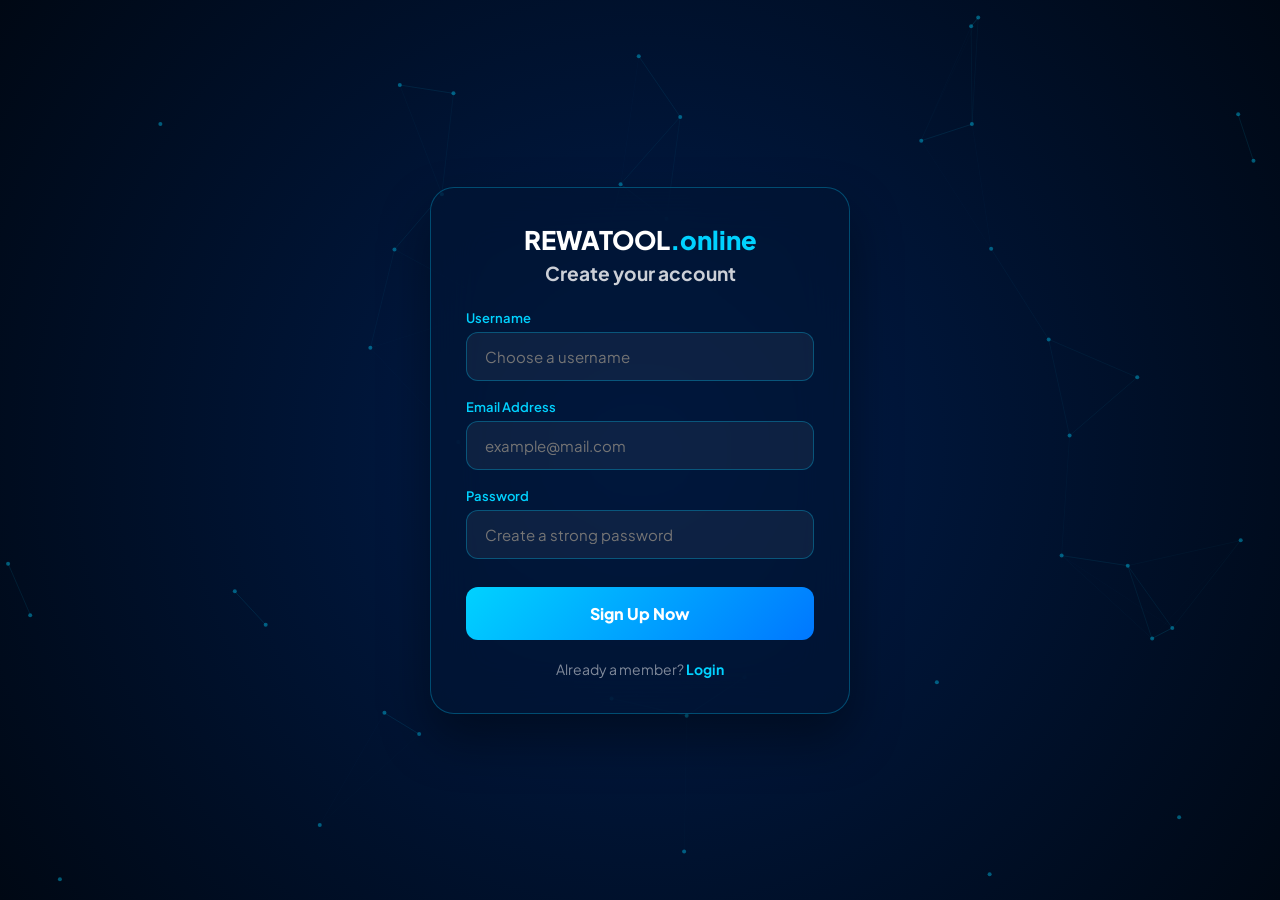
==== signup.html @ c7d73e40 "Create signup.html" ====
<!DOCTYPE html>
<html lang="hi">
<head>
    <meta charset="UTF-8">
    <meta name="viewport" content="width=device-width, initial-scale=1.0, maximum-scale=1.0, user-scalable=no">
    <title>Sign Up | Rewatool.online</title>
    <link href="https://fonts.googleapis.com/css2?family=Plus+Jakarta+Sans:wght@500;700;800&display=swap" rel="stylesheet">
    <style>
        :root {
            --deep-blue: #000814;
            --electric-blue: #00d2ff;
            --border: rgba(0, 210, 255, 0.3);
            --card-bg: rgba(0, 20, 50, 0.6);
        }

        * { margin: 0; padding: 0; box-sizing: border-box; font-family: 'Plus Jakarta Sans', sans-serif; }

        body {
            background-color: var(--deep-blue);
            color: white;
            min-height: 100vh;
            display: flex;
            align-items: center;
            justify-content: center;
            overflow: hidden;
            background: radial-gradient(circle at center, #001d4d 0%, #000814 100%);
        }

        /* Smooth Background Animation */
        #bg-canvas { position: fixed; inset: 0; z-index: -1; pointer-events: none; }

        /* --- SIGNUP CARD --- */
        .auth-card {
            width: 90%;
            max-width: 420px;
            padding: 35px;
            background: var(--card-bg);
            backdrop-filter: blur(25px);
            -webkit-backdrop-filter: blur(25px);
            border: 1px solid var(--border);
            border-radius: 24px;
            box-shadow: 0 25px 50px rgba(0,0,0,0.4);
            animation: fadeIn 0.8s ease-out;
        }

        @keyframes fadeIn {
            from { opacity: 0; transform: translateY(20px); }
            to { opacity: 1; transform: translateY(0); }
        }

        .logo { font-weight: 800; font-size: 1.6rem; text-align: center; margin-bottom: 5px; }
        .logo span { color: var(--electric-blue); }

        h2 { text-align: center; font-size: 1.2rem; margin-bottom: 25px; color: rgba(255,255,255,0.8); }

        /* --- FORM STYLING --- */
        .form-group { margin-bottom: 18px; }
        
        label { display: block; font-size: 13px; color: var(--electric-blue); margin-bottom: 6px; font-weight: 600; }

        input {
            width: 100%;
            padding: 14px 18px;
            background: rgba(255,255,255,0.05);
            border: 1px solid var(--border);
            border-radius: 12px;
            color: white;
            font-size: 15px;
            transition: 0.3s;
        }

        input:focus {
            outline: none;
            border-color: #fff;
            background: rgba(0, 210, 255, 0.1);
        }

        .btn-join {
            width: 100%;
            padding: 16px;
            background: linear-gradient(135deg, var(--electric-blue), #0077ff);
            color: white;
            border: none;
            border-radius: 12px;
            font-size: 16px;
            font-weight: 800;
            cursor: pointer;
            margin-top: 10px;
            transition: 0.3s;
        }

        .btn-join:hover { transform: scale(1.02); filter: brightness(1.1); }
        .btn-join:active { transform: scale(0.98); }

        .switch { text-align: center; margin-top: 20px; font-size: 14px; color: rgba(255,255,255,0.5); }
        .switch a { color: var(--electric-blue); text-decoration: none; font-weight: 700; }

    </style>
</head>
<body>

    <canvas id="bg-canvas"></canvas>

    <div class="auth-card">
        <div class="logo">REWATOOL<span>.online</span></div>
        <h2>Create your account</h2>

        <form id="signupForm">
            <div class="form-group">
                <label>Username</label>
                <input type="text" placeholder="Choose a username" required>
            </div>
            <div class="form-group">
                <label>Email Address</label>
                <input type="email" placeholder="example@mail.com" required>
            </div>
            <div class="form-group">
                <label>Password</label>
                <input type="password" placeholder="Create a strong password" required>
            </div>
            <button type="submit" class="btn-join">Sign Up Now</button>
        </form>

        <p class="switch">Already a member? <a href="login.html">Login</a></p>
    </div>

    <script>
        // Smooth Neural Animation (Optimized for Speed)
        const canvas = document.getElementById('bg-canvas');
        const ctx = canvas.getContext('2d');
        let dots = [];

        function init() {
            canvas.width = window.innerWidth;
            canvas.height = window.innerHeight;
            dots = [];
            for (let i = 0; i < 50; i++) {
                dots.push({
                    x: Math.random() * canvas.width,
                    y: Math.random() * canvas.height,
                    vx: (Math.random() - 0.5) * 0.5,
                    vy: (Math.random() - 0.5) * 0.5
                });
            }
        }

        function animate() {
            ctx.clearRect(0, 0, canvas.width, canvas.height);
            dots.forEach((d, i) => {
                d.x += d.vx; d.y += d.vy;
                if (d.x < 0 || d.x > canvas.width) d.vx *= -1;
                if (d.y < 0 || d.y > canvas.height) d.vy *= -1;

                ctx.fillStyle = 'rgba(0, 210, 255, 0.4)';
                ctx.beginPath(); ctx.arc(d.x, d.y, 2, 0, Math.PI * 2); ctx.fill();

                for (let j = i + 1; j < dots.length; j++) {
                    let dist = Math.sqrt((d.x - dots[j].x)**2 + (d.y - dots[j].y)**2);
                    if (dist < 150) {
                        ctx.strokeStyle = `rgba(0, 210, 255, ${0.15 - dist/1000})`;
                        ctx.beginPath(); ctx.moveTo(d.x, d.y); ctx.lineTo(dots[j].x, dots[j].y); ctx.stroke();
                    }
                }
            });
            requestAnimationFrame(animate);
        }

        window.addEventListener('resize', init);
        init();
        animate();
    </script>
</body>
</html>
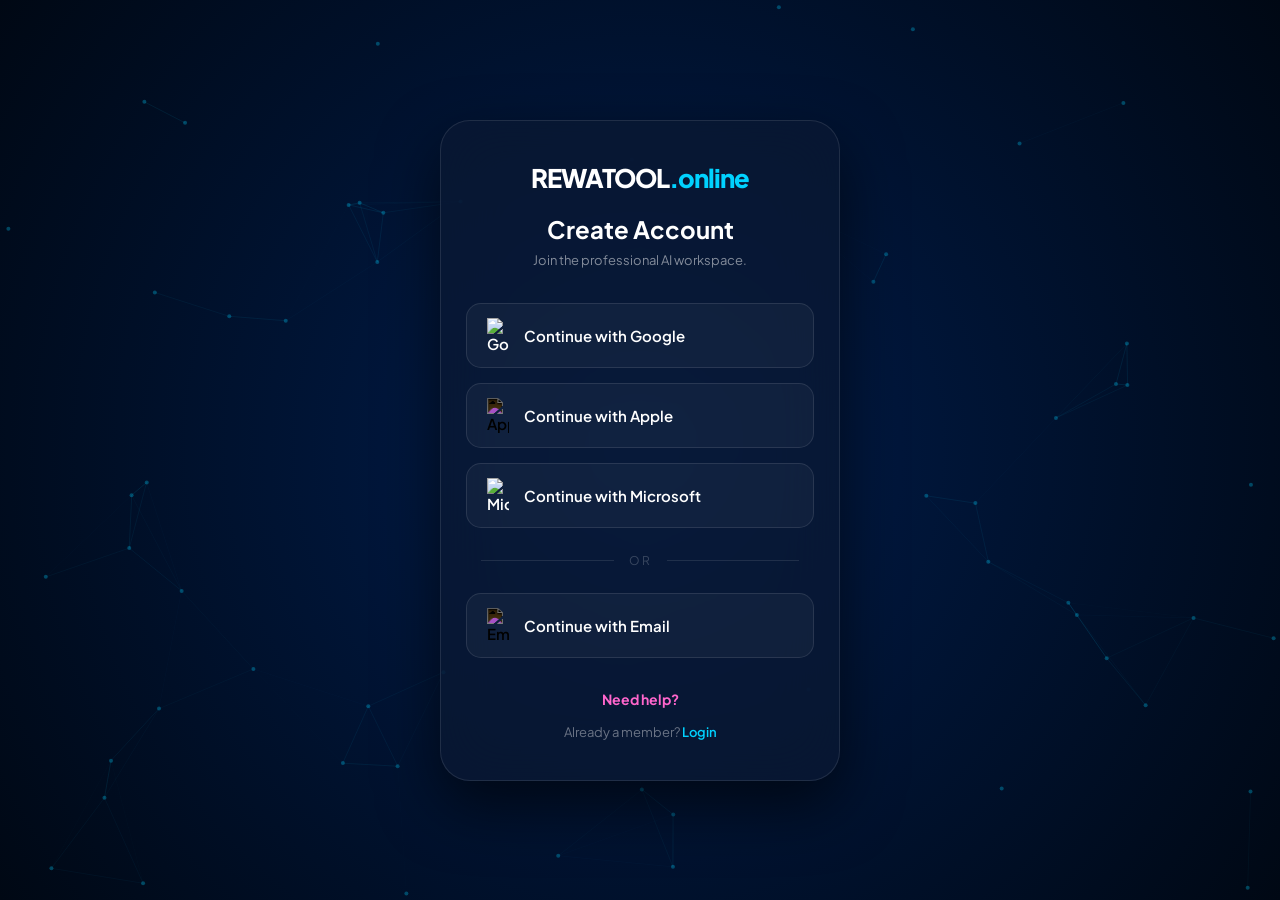
==== commit d6400a8d: "Update signup.html" ====
--- a/signup.html
+++ b/signup.html
@@ -9,91 +9,92 @@
         :root {
             --deep-blue: #000814;
             --electric-blue: #00d2ff;
-            --border: rgba(0, 210, 255, 0.3);
-            --card-bg: rgba(0, 20, 50, 0.6);
+            --card-bg: rgba(10, 25, 50, 0.7);
+            --border: rgba(255, 255, 255, 0.1);
         }
 
         * { margin: 0; padding: 0; box-sizing: border-box; font-family: 'Plus Jakarta Sans', sans-serif; }
 
         body {
             background-color: var(--deep-blue);
-            color: white;
             min-height: 100vh;
-            display: flex;
-            align-items: center;
-            justify-content: center;
+            display: flex; align-items: center; justify-content: center;
+            background: radial-gradient(circle at center, #001d4d 0%, #000814 100%);
             overflow: hidden;
-            background: radial-gradient(circle at center, #001d4d 0%, #000814 100%);
         }
 
-        /* Smooth Background Animation */
+        /* Neural Taar Animation Canvas */
         #bg-canvas { position: fixed; inset: 0; z-index: -1; pointer-events: none; }
 
-        /* --- SIGNUP CARD --- */
+        /* --- AUTH CARD --- */
         .auth-card {
-            width: 90%;
-            max-width: 420px;
-            padding: 35px;
+            width: 90%; max-width: 400px;
+            padding: 40px 25px;
             background: var(--card-bg);
-            backdrop-filter: blur(25px);
-            -webkit-backdrop-filter: blur(25px);
+            backdrop-filter: blur(30px);
+            -webkit-backdrop-filter: blur(30px);
+            border-radius: 30px;
             border: 1px solid var(--border);
-            border-radius: 24px;
-            box-shadow: 0 25px 50px rgba(0,0,0,0.4);
-            animation: fadeIn 0.8s ease-out;
+            text-align: center;
+            box-shadow: 0 25px 60px rgba(0,0,0,0.6);
+            animation: cardPop 0.6s cubic-bezier(0.17, 0.67, 0.83, 0.67);
         }
 
-        @keyframes fadeIn {
-            from { opacity: 0; transform: translateY(20px); }
-            to { opacity: 1; transform: translateY(0); }
+        @keyframes cardPop {
+            from { opacity: 0; transform: scale(0.9); }
+            to { opacity: 1; transform: scale(1); }
         }
 
-        .logo { font-weight: 800; font-size: 1.6rem; text-align: center; margin-bottom: 5px; }
+        .logo { font-weight: 800; font-size: 1.6rem; margin-bottom: 20px; color: white; letter-spacing: -1px; }
         .logo span { color: var(--electric-blue); }
 
-        h2 { text-align: center; font-size: 1.2rem; margin-bottom: 25px; color: rgba(255,255,255,0.8); }
+        h2 { font-size: 1.5rem; color: #fff; margin-bottom: 8px; font-weight: 700; }
+        p.subtitle { color: rgba(255,255,255,0.5); font-size: 13px; margin-bottom: 35px; }
 
-        /* --- FORM STYLING --- */
-        .form-group { margin-bottom: 18px; }
-        
-        label { display: block; font-size: 13px; color: var(--electric-blue); margin-bottom: 6px; font-weight: 600; }
-
-        input {
+        /* --- BUTTONS STYLE --- */
+        .social-btn {
             width: 100%;
-            padding: 14px 18px;
-            background: rgba(255,255,255,0.05);
+            padding: 14px 20px;
+            margin-bottom: 15px;
+            border-radius: 15px;
             border: 1px solid var(--border);
-            border-radius: 12px;
-            color: white;
+            background: rgba(255, 255, 255, 0.04);
+            color: #fff;
             font-size: 15px;
-            transition: 0.3s;
+            font-weight: 600;
+            display: flex; align-items: center; justify-content: flex-start;
+            cursor: pointer; transition: 0.3s cubic-bezier(0.4, 0, 0.2, 1);
         }
 
-        input:focus {
-            outline: none;
-            border-color: #fff;
-            background: rgba(0, 210, 255, 0.1);
+        .social-btn:hover { 
+            background: rgba(255, 255, 255, 0.1); 
+            border-color: var(--electric-blue);
+            transform: translateY(-2px);
+            box-shadow: 0 5px 15px rgba(0, 210, 255, 0.2);
         }
 
-        .btn-join {
-            width: 100%;
-            padding: 16px;
-            background: linear-gradient(135deg, var(--electric-blue), #0077ff);
-            color: white;
-            border: none;
-            border-radius: 12px;
-            font-size: 16px;
-            font-weight: 800;
-            cursor: pointer;
-            margin-top: 10px;
-            transition: 0.3s;
+        .social-btn img { width: 22px; margin-right: 15px; }
+        
+        /* White Icons for Apple/Email */
+        .white-icon { filter: invert(1); }
+
+        .divider { 
+            margin: 25px 0; 
+            color: rgba(255,255,255,0.2); 
+            font-size: 12px; 
+            display: flex; 
+            align-items: center; 
+            text-transform: uppercase; 
+            letter-spacing: 2px; 
         }
+        .divider::before, .divider::after { content: ""; flex: 1; height: 1px; background: var(--border); margin: 0 15px; }
 
-        .btn-join:hover { transform: scale(1.02); filter: brightness(1.1); }
-        .btn-join:active { transform: scale(0.98); }
+        .footer-links { margin-top: 30px; }
+        .help-link { color: #ff66cc; text-decoration: none; font-size: 14px; font-weight: 700; transition: 0.3s; }
+        .help-link:hover { text-shadow: 0 0 10px #ff66cc; }
 
-        .switch { text-align: center; margin-top: 20px; font-size: 14px; color: rgba(255,255,255,0.5); }
-        .switch a { color: var(--electric-blue); text-decoration: none; font-weight: 700; }
+        .login-text { margin-top: 15px; font-size: 13px; color: rgba(255,255,255,0.4); }
+        .login-text a { color: var(--electric-blue); text-decoration: none; font-weight: 600; }
 
     </style>
 </head>
@@ -103,29 +104,39 @@
 
     <div class="auth-card">
         <div class="logo">REWATOOL<span>.online</span></div>
-        <h2>Create your account</h2>
+        <h2>Create Account</h2>
+        <p class="subtitle">Join the professional AI workspace.</p>
 
-        <form id="signupForm">
-            <div class="form-group">
-                <label>Username</label>
-                <input type="text" placeholder="Choose a username" required>
-            </div>
-            <div class="form-group">
-                <label>Email Address</label>
-                <input type="email" placeholder="example@mail.com" required>
-            </div>
-            <div class="form-group">
-                <label>Password</label>
-                <input type="password" placeholder="Create a strong password" required>
-            </div>
-            <button type="submit" class="btn-join">Sign Up Now</button>
-        </form>
+        <button class="social-btn" onclick="alert('Google Authentication System Connecting...')">
+            <img src="https://cdn-icons-png.flaticon.com/512/2991/2991148.png" alt="Google">
+            Continue with Google
+        </button>
 
-        <p class="switch">Already a member? <a href="login.html">Login</a></p>
+        <button class="social-btn">
+            <img src="https://cdn-icons-png.flaticon.com/512/0/747.png" alt="Apple" class="white-icon">
+            Continue with Apple
+        </button>
+
+        <button class="social-btn">
+            <img src="https://cdn-icons-png.flaticon.com/512/732/732221.png" alt="Microsoft">
+            Continue with Microsoft
+        </button>
+
+        <div class="divider">Or</div>
+
+        <button class="social-btn">
+            <img src="https://cdn-icons-png.flaticon.com/512/542/542638.png" alt="Email" class="white-icon">
+            Continue with Email
+        </button>
+
+        <div class="footer-links">
+            <a href="#" class="help-link">Need help?</a>
+            <p class="login-text">Already a member? <a href="login.html">Login</a></p>
+        </div>
     </div>
 
     <script>
-        // Smooth Neural Animation (Optimized for Speed)
+        // Smooth Neural Network Animation
         const canvas = document.getElementById('bg-canvas');
         const ctx = canvas.getContext('2d');
         let dots = [];
@@ -134,12 +145,13 @@
             canvas.width = window.innerWidth;
             canvas.height = window.innerHeight;
             dots = [];
-            for (let i = 0; i < 50; i++) {
+            let count = window.innerWidth < 768 ? 35 : 65;
+            for (let i = 0; i < count; i++) {
                 dots.push({
                     x: Math.random() * canvas.width,
                     y: Math.random() * canvas.height,
-                    vx: (Math.random() - 0.5) * 0.5,
-                    vy: (Math.random() - 0.5) * 0.5
+                    vx: (Math.random() - 0.5) * 0.4,
+                    vy: (Math.random() - 0.5) * 0.4
                 });
             }
         }
@@ -151,13 +163,13 @@
                 if (d.x < 0 || d.x > canvas.width) d.vx *= -1;
                 if (d.y < 0 || d.y > canvas.height) d.vy *= -1;
 
-                ctx.fillStyle = 'rgba(0, 210, 255, 0.4)';
+                ctx.fillStyle = 'rgba(0, 210, 255, 0.3)';
                 ctx.beginPath(); ctx.arc(d.x, d.y, 2, 0, Math.PI * 2); ctx.fill();
 
                 for (let j = i + 1; j < dots.length; j++) {
                     let dist = Math.sqrt((d.x - dots[j].x)**2 + (d.y - dots[j].y)**2);
                     if (dist < 150) {
-                        ctx.strokeStyle = `rgba(0, 210, 255, ${0.15 - dist/1000})`;
+                        ctx.strokeStyle = `rgba(0, 210, 255, ${0.12 - dist/1200})`;
                         ctx.beginPath(); ctx.moveTo(d.x, d.y); ctx.lineTo(dots[j].x, dots[j].y); ctx.stroke();
                     }
                 }
